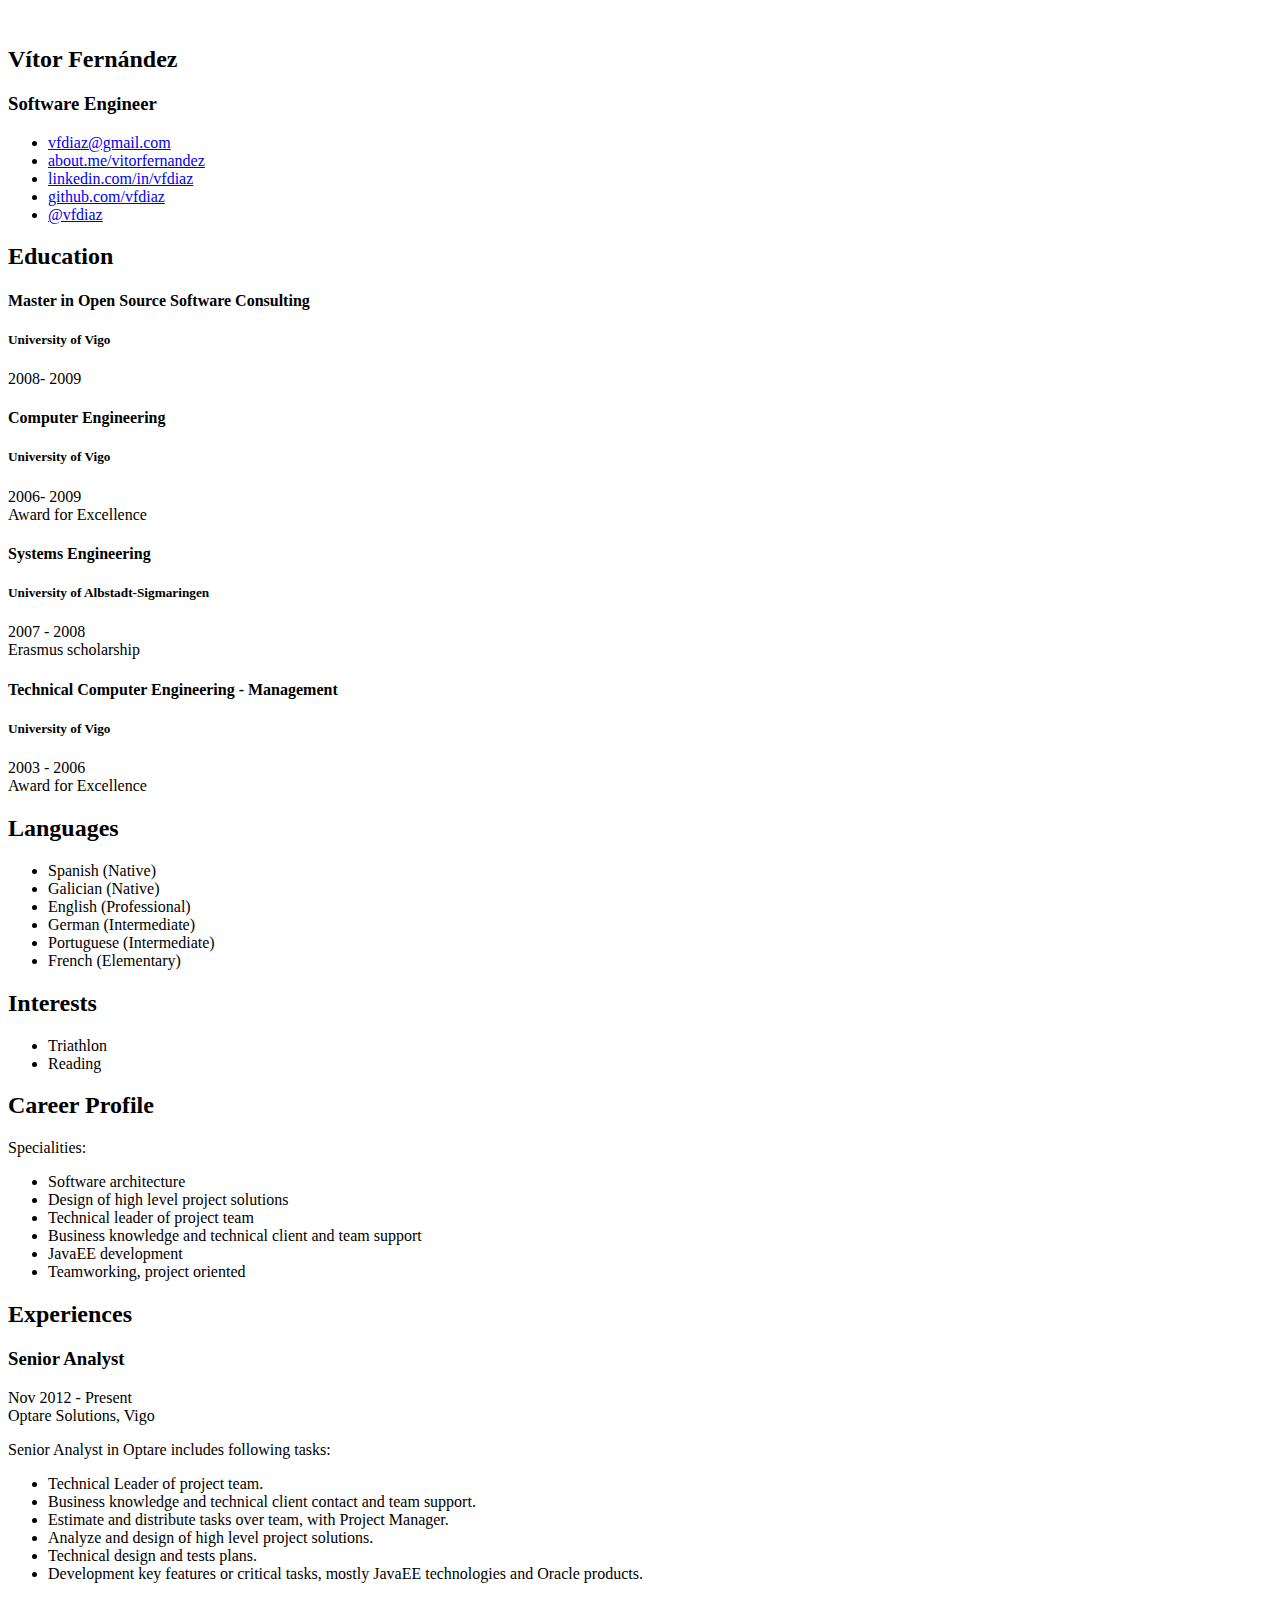
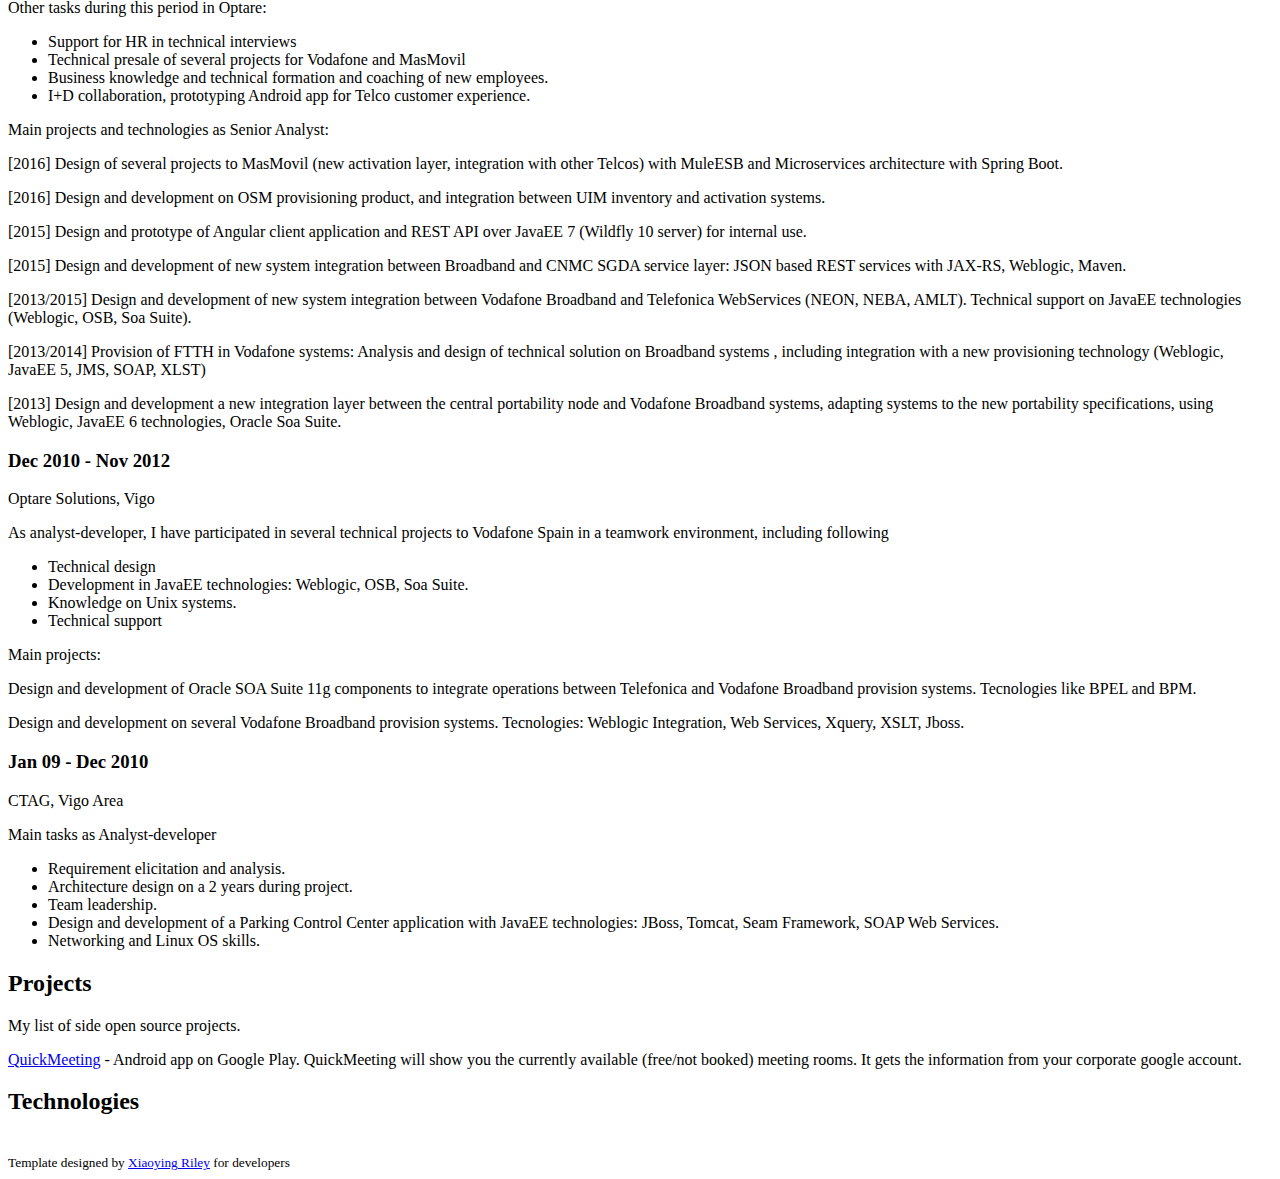
==== index.html @ 2aacf029 "change title" ====
<!DOCTYPE html>
<!--[if IE 8]> <html lang="en" class="ie8"> <![endif]-->
<!--[if IE 9]> <html lang="en" class="ie9"> <![endif]-->
<!--[if !IE]><!--> <html lang="en"> <!--<![endif]-->
<head>
    <title>CV - Vitor Fernandez</title>
    <!-- Meta -->
    <meta charset="utf-8">
    <meta http-equiv="X-UA-Compatible" content="IE=edge">
    <meta name="viewport" content="width=device-width, initial-scale=1.0">
    <meta name="description" content="Responsive HTML5 Resume/CV Template for Developers">
    <meta name="author" content="Xiaoying Riley at 3rd Wave Media">
    <link href='https://fonts.googleapis.com/css?family=Roboto:400,500,400italic,300italic,300,500italic,700,700italic,900,900italic' rel='stylesheet' type='text/css'>
    <!-- Global CSS -->
    <link rel="stylesheet" href="assets/plugins/bootstrap/css/bootstrap.min.css">
    <!-- Plugins CSS -->
    <link rel="stylesheet" href="assets/plugins/font-awesome/css/font-awesome.css">

    <!-- Theme CSS -->
    <link id="theme-style" rel="stylesheet" href="assets/css/styles.css">
    <!-- HTML5 shim and Respond.js for IE8 support of HTML5 elements and media queries -->
    <!--[if lt IE 9]>
      <script src="https://oss.maxcdn.com/html5shiv/3.7.2/html5shiv.min.js"></script>
      <script src="https://oss.maxcdn.com/respond/1.4.2/respond.min.js"></script>
    <![endif]-->
</head>

<body>
    <div class="wrapper">
        <div class="sidebar-wrapper">
            <div class="profile-container">
                <img class="profile" src="assets/images/profile.png" alt="" />
                <h2 class="name">Vítor Fernández</h2>
                <h3 class="tagline">Software Engineer</h3>
            </div><!--//profile-container-->

            <div class="contact-container container-block">
                <ul class="list-unstyled contact-list">
                    <li class="email"><i class="fa fa-envelope"></i><a href="mailto: vfdiaz@gmail.com">vfdiaz@gmail.com</a></li>
                    <li class="website"><i class="fa fa-globe"></i><a href="http://about.me/vitorfernandez" target="_blank">about.me/vitorfernandez</a></li>
                    <li class="linkedin"><i class="fa fa-linkedin"></i><a href="https://www.linkedin.com/in/vfdiaz" target="_blank">linkedin.com/in/vfdiaz</a></li>
                    <li class="github"><i class="fa fa-github"></i><a href="https://github.com/vfdiaz" target="_blank">github.com/vfdiaz</a></li>
                    <li class="twitter"><i class="fa fa-twitter"></i><a href="https://twitter.com/3rdwave_themes" target="_blank">@vfdiaz</a></li>
                </ul>
            </div><!--//contact-container-->
            <div class="education-container container-block">
                <h2 class="container-block-title">Education</h2>
                <div class="item">
                    <h4 class="degree">Master in Open Source Software Consulting</h4>
                    <h5 class="meta">University of Vigo</h5>
                    <div class="time">2008- 2009</div>
                </div><!--//item-->
                <div class="item">
                    <h4 class="degree">Computer Engineering</h4>
                    <h5 class="meta">University of Vigo</h5>
                    <div class="time">2006- 2009</div>
                    <span class="lang-desc">Award for Excellence</span>
                </div><!--//item-->
                <div class="item">
                    <h4 class="degree">Systems Engineering</h4>
                    <h5 class="meta">University of Albstadt-Sigmaringen</h5>
                    <div class="time">2007 - 2008</div>
                    <span class="lang-desc">Erasmus scholarship</span>
                </div><!--//item-->
                <div class="item">
                    <h4 class="degree">Technical Computer Engineering - Management</h4>
                    <h5 class="meta">University of Vigo</h5>
                    <div class="time">2003 - 2006</div>
                    <span class="lang-desc">Award for Excellence</span>
                </div><!--//item-->
            </div><!--//education-container-->

            <div class="languages-container container-block">
                <h2 class="container-block-title">Languages</h2>
                <ul class="list-unstyled interests-list">
                    <li>Spanish <span class="lang-desc">(Native)</span></li>
                    <li>Galician <span class="lang-desc">(Native)</span></li>
                    <li>English <span class="lang-desc">(Professional)</span></li>
                    <li>German <span class="lang-desc">(Intermediate)</span></li>
                    <li>Portuguese <span class="lang-desc">(Intermediate)</span></li>
                    <li>French <span class="lang-desc">(Elementary)</span></li>
                </ul>
            </div><!--//interests-->

            <div class="interests-container container-block">
                <h2 class="container-block-title">Interests</h2>
                <ul class="list-unstyled interests-list">
                    <li>Triathlon</li>
                    <li>Reading</li>
                </ul>
            </div><!--//interests-->

        </div><!--//sidebar-wrapper-->

        <div class="main-wrapper">

            <section class="section summary-section">
                <h2 class="section-title"><i class="fa fa-user"></i>Career Profile</h2>
                <div class="summary">
                    Specialities:
                    <ul>
                    <li>Software architecture</li>
                    <li>Design of high level project solutions</li>
                    <li>Technical leader of project team</li>
                    <li>Business knowledge and technical client and team support</li>
                    <li>JavaEE development</li>
                    <li>Teamworking, project oriented</li>
                </ul>
                </div><!--//summary-->
            </section><!--//section-->

            <section class="section experiences-section">
                <h2 class="section-title"><i class="fa fa-briefcase"></i>Experiences</h2>

                <div class="item">
                    <div class="meta">
                        <div class="upper-row">
                            <h3 class="job-title">Senior Analyst</h3>
                            <div class="time">Nov 2012 - Present</div>
                        </div><!--//upper-row-->
                        <div class="company">Optare Solutions, Vigo</div>
                    </div><!--//meta-->
                    <div class="details">
                        <p>Senior Analyst in Optare includes following tasks:
                        <ul>
                            <li>Technical Leader of project team.</li>
                            <li>Business knowledge and technical client contact and team support.</li>
                            <li>Estimate and distribute tasks over team, with Project Manager.</li>
                            <li>Analyze and design of high level project solutions.</li>
                            <li>Technical design and tests plans.</li>
                            <li>Development key features or critical tasks, mostly JavaEE technologies and Oracle products.</li>
                        </ul>
                        Other tasks during this period in Optare:
                        <ul>
                            <li>Support for HR in technical interviews</li>
                            <li>Technical presale of several projects for Vodafone and MasMovil</li>
                            <li>Business knowledge and technical formation and coaching of new employees.</li>
                            <li>I+D collaboration, prototyping Android app for Telco customer experience.</li>
                        </ul>
                        </p>
                        <p>Main projects and technologies as Senior Analyst:</p>
                        <p>[2016] Design of several projects to MasMovil (new activation layer, integration with other Telcos) with MuleESB and Microservices architecture with Spring Boot.</p>
                        <p>[2016] Design and development on OSM provisioning product, and integration between UIM inventory and activation systems.</p>
                        <p>[2015] Design and prototype of Angular client application and REST API over JavaEE 7 (Wildfly 10 server) for internal use.</p>
                        <p>[2015] Design and development of new system integration between Broadband and CNMC SGDA service layer: JSON based REST services with JAX-RS, Weblogic, Maven.</p>
                        <p>[2013/2015] Design and development of new system integration between Vodafone Broadband and Telefonica WebServices (NEON, NEBA, AMLT). Technical support on JavaEE technologies (Weblogic, OSB, Soa Suite).</p>
                        <p>[2013/2014] Provision of FTTH in Vodafone systems: Analysis and design of technical solution on Broadband systems , including integration with a new provisioning technology (Weblogic, JavaEE 5, JMS, SOAP, XLST)</p>
                        <p>[2013] Design and development a new integration layer between the central portability node and Vodafone Broadband systems, adapting systems to the  new portability specifications, using Weblogic, JavaEE 6 technologies, Oracle Soa Suite.</p>
                    </div><!--//details-->
                </div><!--//item-->

                <div class="item">
                    <div class="meta">
                        <div class="upper-row">
                            <h3 class="job-title"Analyst-developer</h3>
                            <div class="time">Dec 2010 - Nov 2012</div>
                        </div><!--//upper-row-->
                        <div class="company">Optare Solutions, Vigo</div>
                    </div><!--//meta-->
                    <div class="details">
                        <p>As analyst-developer, I have participated in several technical projects to Vodafone Spain in a teamwork environment, including following
                        <ul>
                            <li>Technical design</li>
                            <li>Development in JavaEE technologies: Weblogic, OSB, Soa Suite.</li>
                            <li>Knowledge on Unix systems.</li>
                            <li>Technical support</li>
                        </ul>
                        </p>
                        <p>Main projects:</p>
                        <p>Design and development of Oracle SOA Suite 11g components to integrate operations between  Telefonica and Vodafone Broadband provision systems. Tecnologies like BPEL and BPM.</p>
                        <p>Design and development on several Vodafone Broadband provision systems. Tecnologies: Weblogic Integration, Web Services, Xquery, XSLT, Jboss.</p>
                    </div><!--//details-->
                </div><!--//item-->

                <div class="item">
                    <div class="meta">
                        <div class="upper-row">
                            <h3 class="job-title"Analyst-developer</h3>
                            <div class="time">Jan 09 - Dec 2010</div>
                        </div><!--//upper-row-->
                        <div class="company">CTAG, Vigo Area</div>
                    </div><!--//meta-->
                    <div class="details">
                        <p><p>Main tasks as Analyst-developer
                        <ul>
                            <li>Requirement elicitation and analysis.</li>
                            <li>Architecture design on a 2 years during project.</li>
                            <li>Team leadership.</li>
                            <li>Design and development of a Parking Control Center application with JavaEE technologies: JBoss, Tomcat, Seam Framework, SOAP Web Services.</li>
                            <li>Networking and Linux OS skills.</li>
                        </ul></p>
                    </div><!--//details-->
                </div><!--//item-->

            </section><!--//section-->

            <section class="section projects-section">
                <h2 class="section-title"><i class="fa fa-archive"></i>Projects</h2>
                <div class="intro">
                    <p>My list of side open source projects.</p>
                </div><!--//intro-->
                <div class="item">
                    <span class="project-title"><a href="https://github.com/quickmeeting/chalendarviewer" target="_blank">QuickMeeting</a></span> -
                    <span class="project-tagline">Android app on Google Play. QuickMeeting will show you the currently available (free/not booked) meeting rooms. It gets the information from your corporate google account.</span>
                </div><!--//item-->
            </section><!--//section-->

            <section class="skills-section section">
                <h2 class="section-title"><i class="fa fa-rocket"></i>Technologies</h2>
                <img class="profile" src="assets/images/technologies.png" alt="" />
            </section><!--//skills-section-->

        </div><!--//main-body-->
    </div>

    <footer class="footer">
        <div class="text-center">
                <!--/* This template is released under the Creative Commons Attribution 3.0 License. Please keep the attribution link below when using for your own project. Thank you for your support. :) If you'd like to use the template without the attribution, you can check out other license options via our website: themes.3rdwavemedia.com */-->
                <small class="copyright">Template designed by <a href="http://themes.3rdwavemedia.com" target="_blank">Xiaoying Riley</a> for developers</small>
        </div><!--//container-->
    </footer><!--//footer-->

    <!-- Javascript -->
    <script type="text/javascript" src="assets/plugins/jquery-1.11.3.min.js"></script>
    <script type="text/javascript" src="assets/plugins/bootstrap/js/bootstrap.min.js"></script>
    <!-- custom js -->
    <script type="text/javascript" src="assets/js/main.js"></script>
</body>
</html>
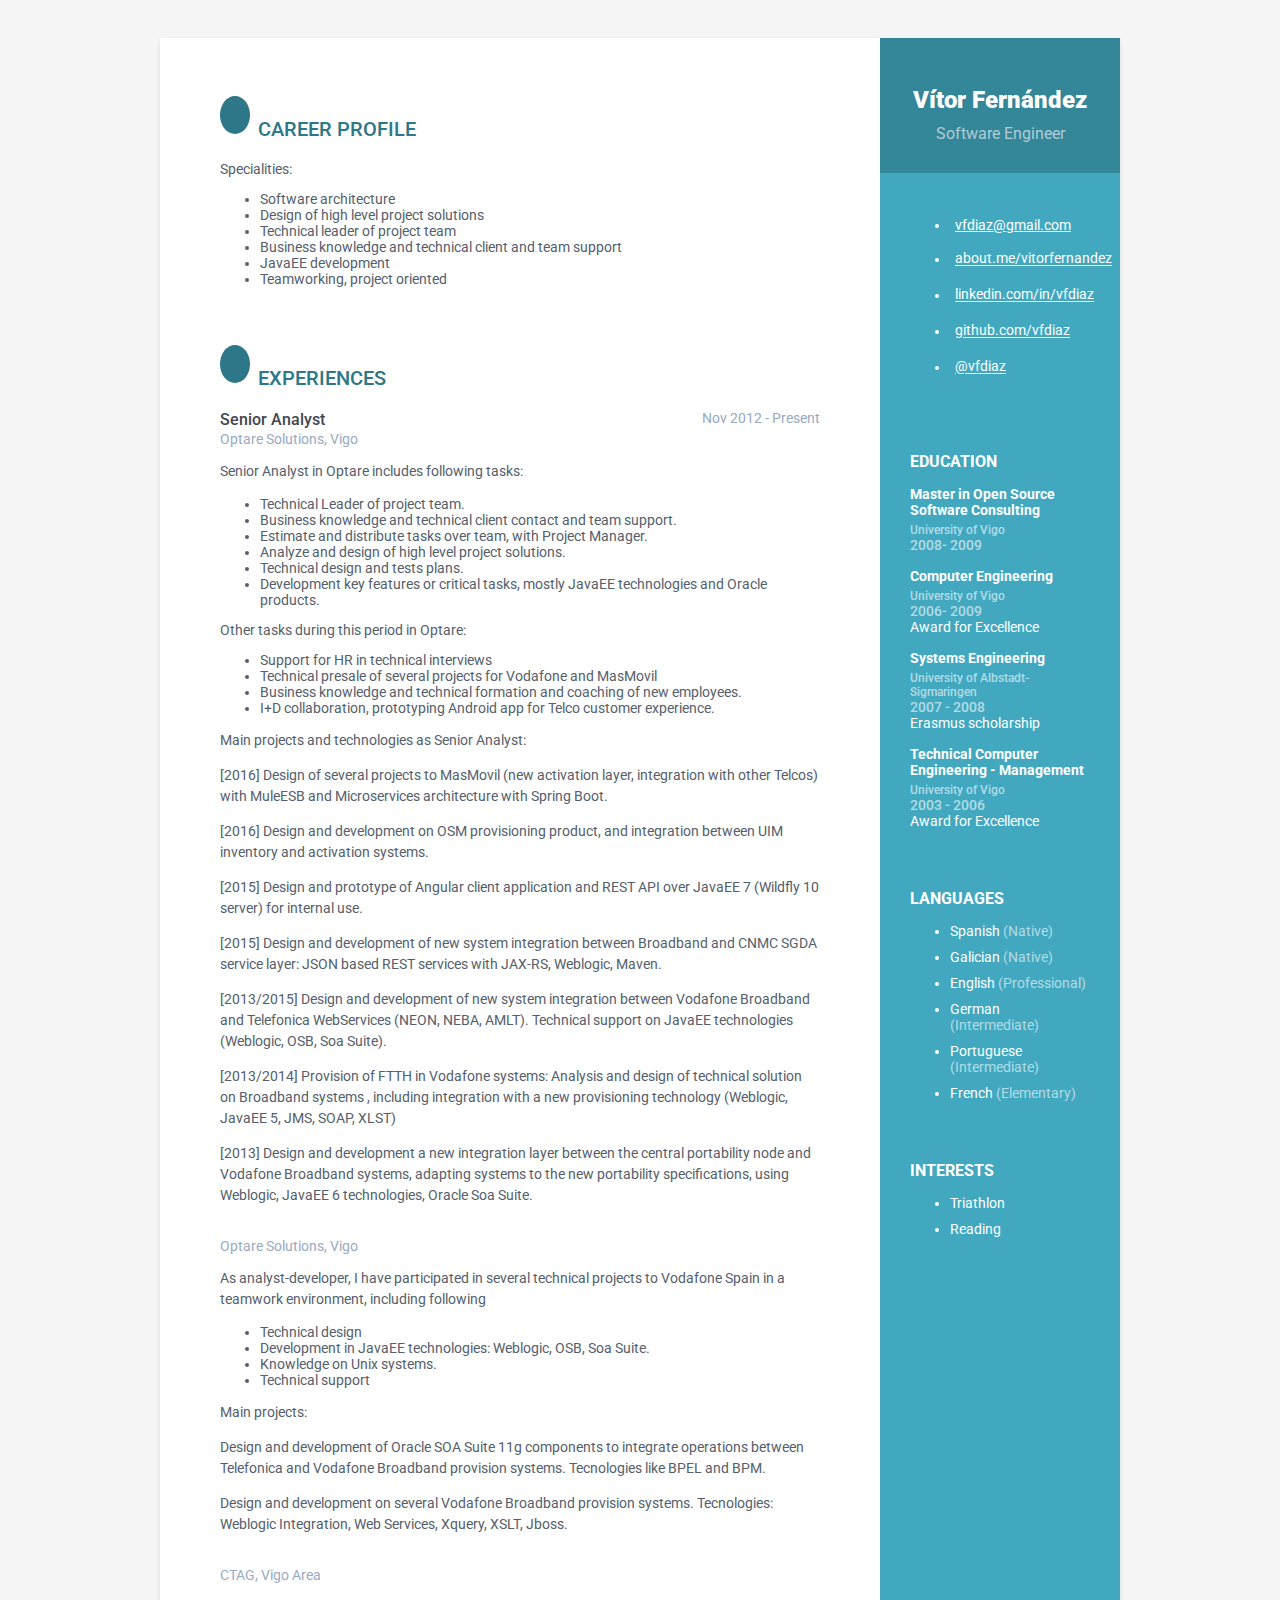
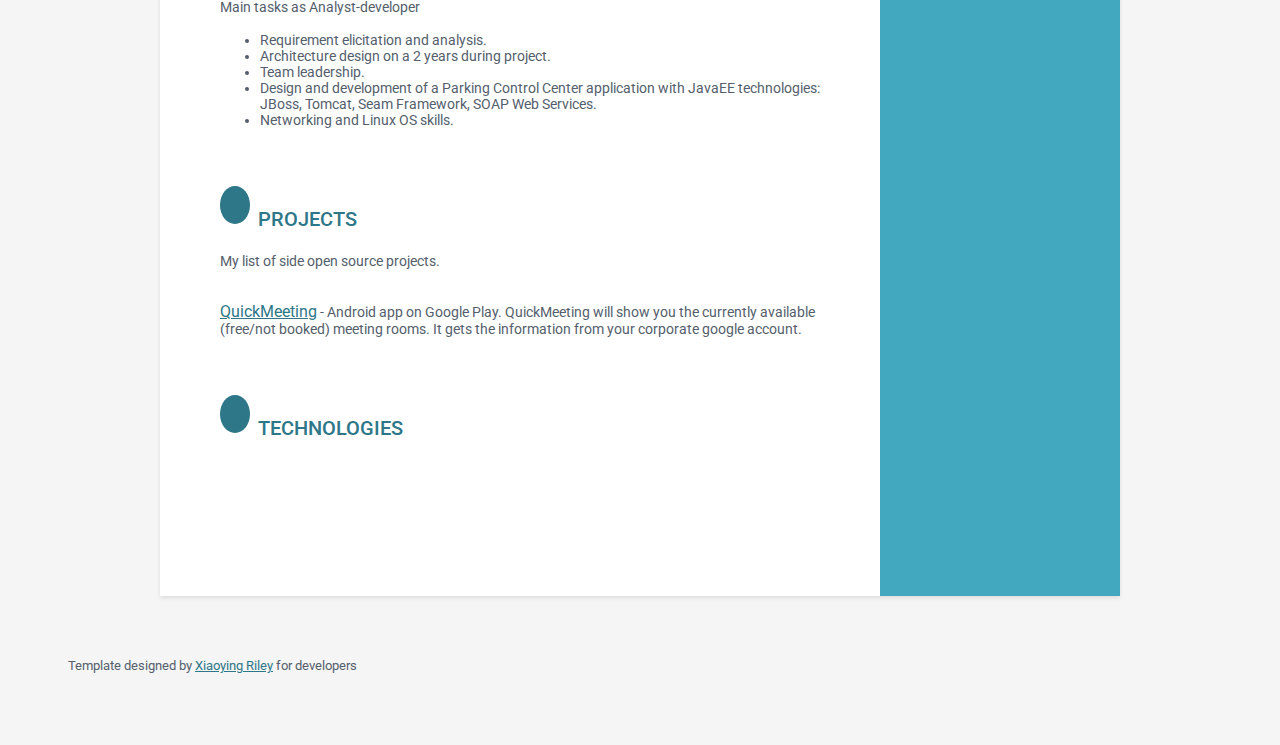
==== commit 8cd48edb: "responsive img" ====
--- a/index.html
+++ b/index.html
@@ -8,8 +8,8 @@
     <meta charset="utf-8">
     <meta http-equiv="X-UA-Compatible" content="IE=edge">
     <meta name="viewport" content="width=device-width, initial-scale=1.0">
-    <meta name="description" content="Responsive HTML5 Resume/CV Template for Developers">
-    <meta name="author" content="Xiaoying Riley at 3rd Wave Media">
+    <meta name="description" content="CV - Vitor Fernandez">
+    <meta name="author" content="Vitor Fernandez">
     <link href='https://fonts.googleapis.com/css?family=Roboto:400,500,400italic,300italic,300,500italic,700,700italic,900,900italic' rel='stylesheet' type='text/css'>
     <!-- Global CSS -->
     <link rel="stylesheet" href="assets/plugins/bootstrap/css/bootstrap.min.css">
--- a/assets/css/styles.css
+++ b/assets/css/styles.css
@@ -0,0 +1,302 @@
+/*
+ * Template Name: Orbit - Responsive Resume/CV Template for Developers
+ * Version: 1.0
+ * Author: Xiaoying Riley
+ * Twitter: @3rdwave_themes
+ * License: Creative Commons Attribution 3.0 License
+ * Website: http://themes.3rdwavemedia.com/
+*/
+/* styles.css */
+/* ======= Base ======= */
+body {
+  font-family: 'Roboto', sans-serif;
+  color: #545E6C;
+  background: #f5f5f5;
+  font-size: 14px;
+  padding: 30px;
+  -webkit-font-smoothing: antialiased;
+  -moz-osx-font-smoothing: grayscale;
+}
+h1,
+h2,
+h3,
+h4,
+h5,
+h6 {
+  font-weight: 700;
+}
+a {
+  color: #2d7788;
+  -webkit-transition: all 0.4s ease-in-out;
+  -moz-transition: all 0.4s ease-in-out;
+  -ms-transition: all 0.4s ease-in-out;
+  -o-transition: all 0.4s ease-in-out;
+}
+a:hover {
+  text-decoration: underline;
+  color: #1a454f;
+}
+a:focus {
+  text-decoration: none;
+}
+p {
+  line-height: 1.5;
+}
+.wrapper {
+  background: #42A8C0;
+  max-width: 960px;
+  margin: 0 auto;
+  position: relative;
+  -webkit-box-shadow: 0px 2px 4px rgba(0, 0, 0, 0.1);
+  -moz-box-shadow: 0px 2px 4px rgba(0, 0, 0, 0.1);
+  box-shadow: 0px 2px 4px rgba(0, 0, 0, 0.1);
+}
+.sidebar-wrapper {
+  background: #42A8C0;
+  position: absolute;
+  right: 0;
+  width: 240px;
+  height: 100%;
+  min-height: 800px;
+  color: #fff;
+}
+.sidebar-wrapper a {
+  color: #fff;
+}
+.sidebar-wrapper .profile-container {
+  padding: 30px;
+  background: rgba(0, 0, 0, 0.2);
+  text-align: center;
+  color: #fff;
+}
+.sidebar-wrapper .name {
+  font-size: 24px;
+  font-weight: 900;
+  margin-top: 0;
+  margin-bottom: 10px;
+}
+.sidebar-wrapper .tagline {
+  color: rgba(255, 255, 255, 0.6);
+  font-size: 16px;
+  font-weight: 400;
+  margin-top: 0;
+  margin-bottom: 0;
+}
+.sidebar-wrapper .profile {
+  margin-bottom: 15px;
+}
+.sidebar-wrapper .contact-list .fa {
+  margin-right: 5px;
+  font-size: 18px;
+  vertical-align: middle;
+}
+.sidebar-wrapper .contact-list li {
+  margin-bottom: 15px;
+}
+.sidebar-wrapper .contact-list li:last-child {
+  margin-bottom: 0;
+}
+.sidebar-wrapper .contact-list .email .fa {
+  font-size: 14px;
+}
+.sidebar-wrapper .container-block {
+  padding: 30px;
+}
+.sidebar-wrapper .container-block-title {
+  text-transform: uppercase;
+  font-size: 16px;
+  font-weight: 700;
+  margin-top: 0;
+  margin-bottom: 15px;
+}
+.sidebar-wrapper .degree {
+  font-size: 14px;
+  margin-top: 0;
+  margin-bottom: 5px;
+}
+.sidebar-wrapper .education-container .item {
+  margin-bottom: 15px;
+}
+.sidebar-wrapper .education-container .item:last-child {
+  margin-bottom: 0;
+}
+.sidebar-wrapper .education-container .meta {
+  color: rgba(255, 255, 255, 0.6);
+  font-weight: 500;
+  margin-bottom: 0px;
+  margin-top: 0;
+}
+.sidebar-wrapper .education-container .time {
+  color: rgba(255, 255, 255, 0.6);
+  font-weight: 500;
+  margin-bottom: 0px;
+}
+.sidebar-wrapper .languages-container .lang-desc {
+  color: rgba(255, 255, 255, 0.6);
+}
+.sidebar-wrapper .languages-list {
+  margin-bottom: 0;
+}
+.sidebar-wrapper .languages-list li {
+  margin-bottom: 10px;
+}
+.sidebar-wrapper .languages-list li:last-child {
+  margin-bottom: 0;
+}
+.sidebar-wrapper .interests-list {
+  margin-bottom: 0;
+}
+.sidebar-wrapper .interests-list li {
+  margin-bottom: 10px;
+}
+.sidebar-wrapper .interests-list li:last-child {
+  margin-bottom: 0;
+}
+.main-wrapper {
+  background: #fff;
+  padding: 60px;
+  padding-right: 300px;
+}
+.main-wrapper .section-title {
+  text-transform: uppercase;
+  font-size: 20px;
+  font-weight: 500;
+  color: #2d7788;
+  position: relative;
+  margin-top: 0;
+  margin-bottom: 20px;
+}
+.main-wrapper .section-title .fa {
+  width: 30px;
+  height: 30px;
+  margin-right: 8px;
+  display: inline-block;
+  color: #fff;
+  -webkit-border-radius: 50%;
+  -moz-border-radius: 50%;
+  -ms-border-radius: 50%;
+  -o-border-radius: 50%;
+  border-radius: 50%;
+  -moz-background-clip: padding;
+  -webkit-background-clip: padding-box;
+  background-clip: padding-box;
+  background: #2d7788;
+  text-align: center;
+  padding-top: 8px;
+  font-size: 16px;
+  position: relative;
+  top: -2px;
+}
+.main-wrapper .section {
+  margin-bottom: 60px;
+}
+.main-wrapper .experiences-section .item {
+  margin-bottom: 30px;
+}
+.main-wrapper .upper-row {
+  position: relative;
+  overflow: hidden;
+  margin-bottom: 2px;
+}
+.main-wrapper .job-title {
+  color: #3F4650;
+  font-size: 16px;
+  margin-top: 0;
+  margin-bottom: 0;
+  font-weight: 500;
+}
+.main-wrapper .time {
+  position: absolute;
+  right: 0;
+  top: 0;
+  color: #97AAC3;
+}
+.main-wrapper .company {
+  margin-bottom: 10px;
+  color: #97AAC3;
+}
+.main-wrapper .project-title {
+  font-size: 16px;
+  font-weight: 400;
+  margin-top: 0;
+  margin-bottom: 5px;
+}
+.main-wrapper .projects-section .intro {
+  margin-bottom: 30px;
+}
+.main-wrapper .projects-section .item {
+  margin-bottom: 15px;
+}
+.skillset .item {
+  margin-bottom: 15px;
+  overflow: hidden;
+}
+.skillset .level-title {
+  font-size: 14px;
+  margin-top: 0;
+  margin-bottom: 12px;
+}
+.skillset .level-bar {
+  height: 12px;
+  background: #f5f5f5;
+}
+.skillset .level-bar-inner {
+  height: 12px;
+  background: #7bc2d3;
+}
+.footer {
+  padding: 30px;
+  padding-top: 60px;
+}
+.footer .copyright {
+  line-height: 1.6;
+  color: #545E6C;
+  font-size: 13px;
+}
+.footer .fa-heart {
+  color: #fb866a;
+}
+/* Extra small devices (phones, less than 768px) */
+@media (max-width: 767px) {
+  .sidebar-wrapper {
+    position: static;
+    width: inherit;
+  }
+  .main-wrapper {
+    padding: 30px;
+  }
+  .main-wrapper .time {
+    position: static;
+    display: block;
+    margin-top: 5px;
+  }
+  .main-wrapper .upper-row {
+    margin-bottom: 0;
+  }
+}
+/* Small devices (tablets, 768px and up) */
+/* Medium devices (desktops, 992px and up) */
+@media (min-width: 992px) {
+  .skillset .level-title {
+    display: inline-block;
+    float: left;
+    width: 30%;
+    margin-bottom: 0;
+  }
+  .skillset .level-bar {
+    display: inline-block;
+    width: 70%;
+    float: left;
+    position: relative;
+    top: 1px;
+  }
+}
+img {
+    max-width: 100vw;
+    height:auto;
+    width:auto;
+    max-height:100vh;
+}
+
+/* Large devices (large desktops, 1200px and up) */
+/* Ex-Large devices (large desktops, 1200px and up) */
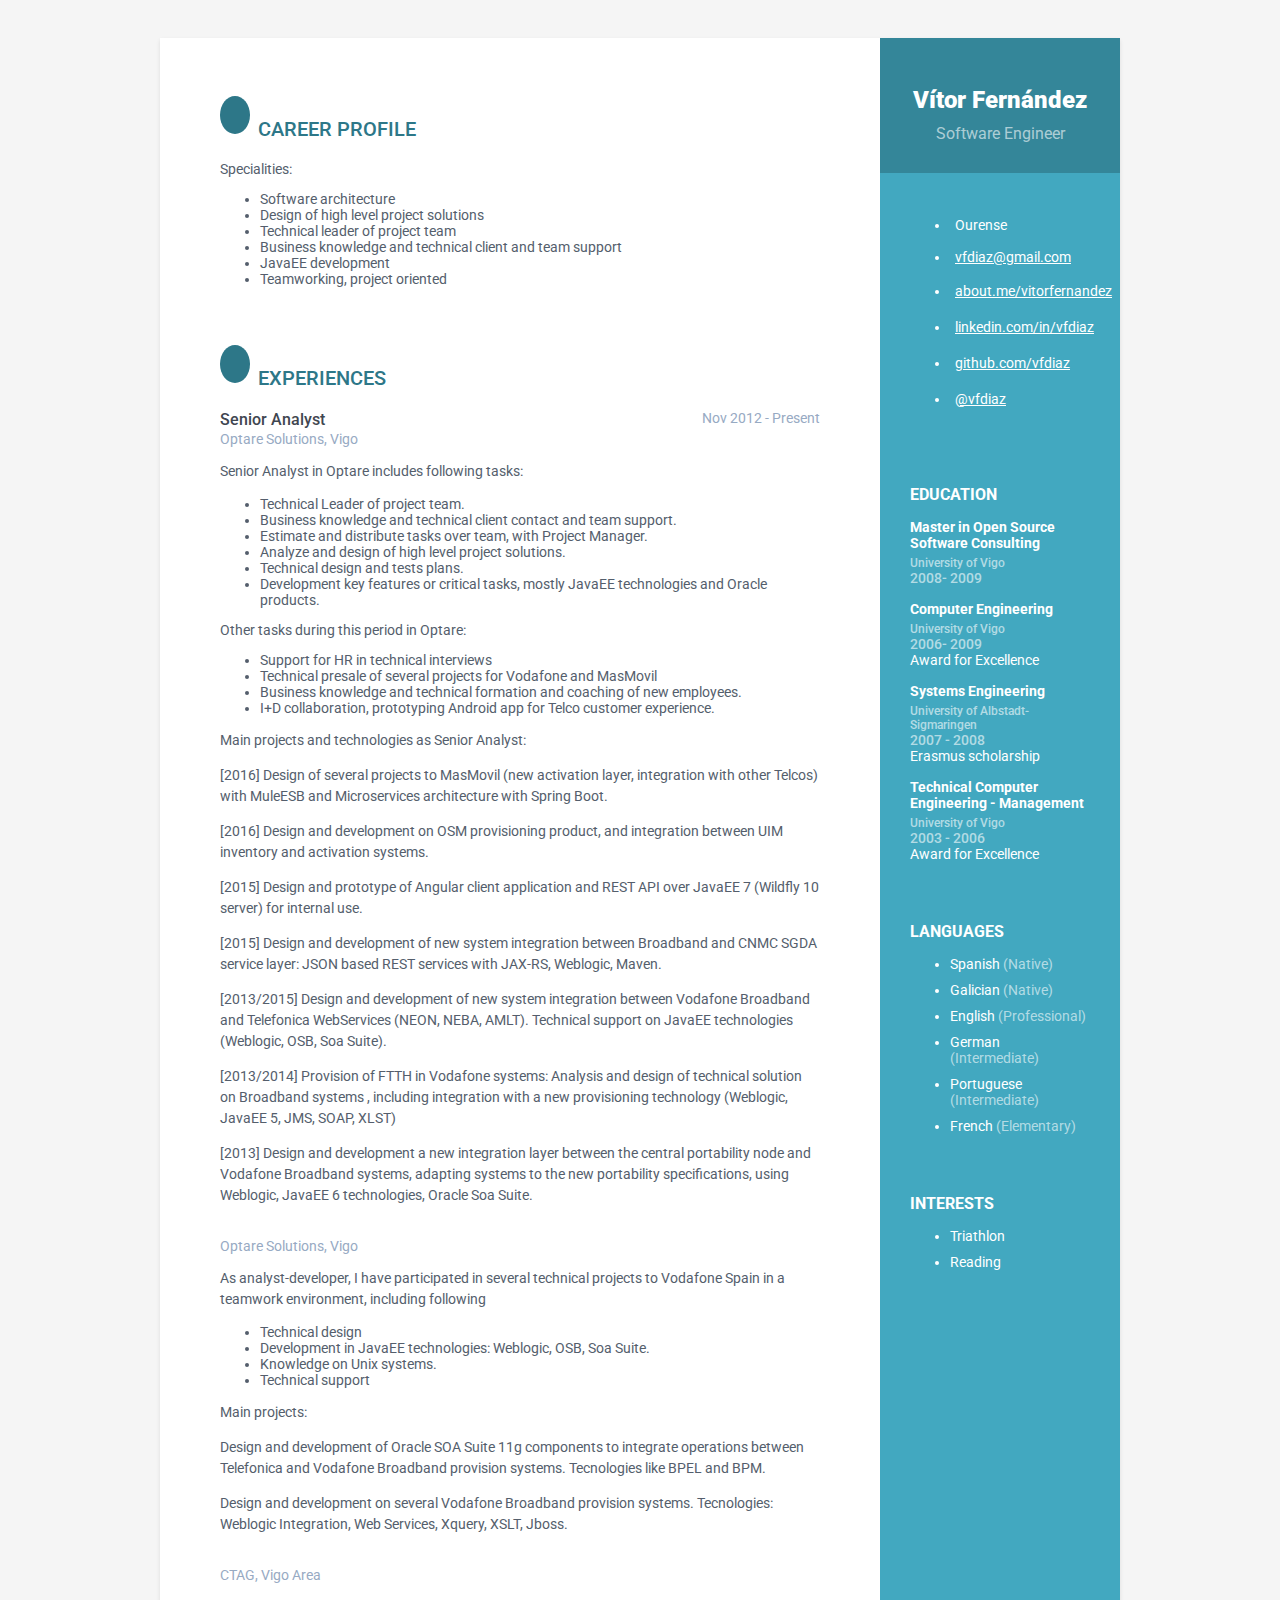
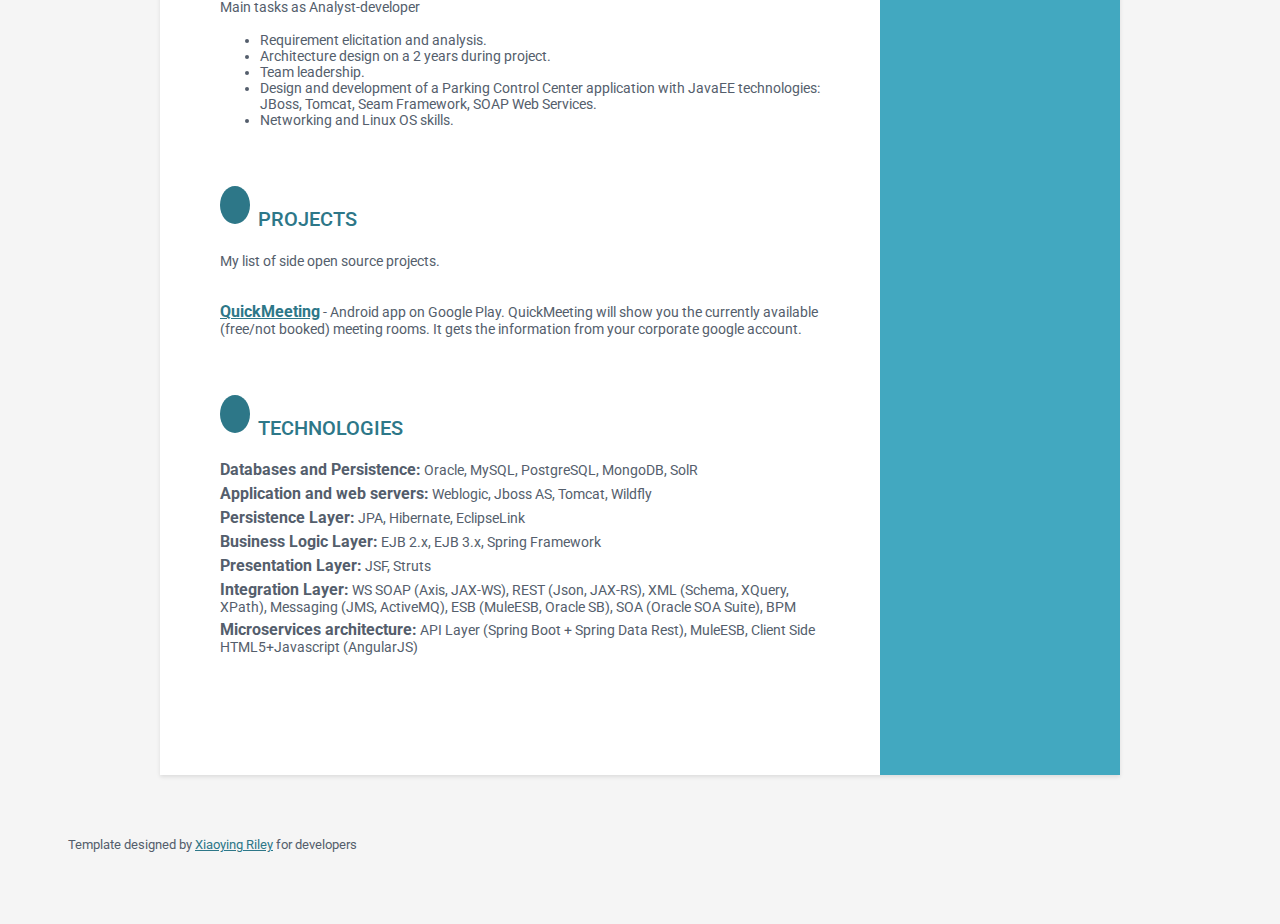
==== commit 54d629bf: "remove image, text technologies" ====
--- a/index.html
+++ b/index.html
@@ -36,6 +36,7 @@
 
             <div class="contact-container container-block">
                 <ul class="list-unstyled contact-list">
+                    <li class="email"><i class="fa fa-home"></i>Ourense</a></li>
                     <li class="email"><i class="fa fa-envelope"></i><a href="mailto: vfdiaz@gmail.com">vfdiaz@gmail.com</a></li>
                     <li class="website"><i class="fa fa-globe"></i><a href="http://about.me/vitorfernandez" target="_blank">about.me/vitorfernandez</a></li>
                     <li class="linkedin"><i class="fa fa-linkedin"></i><a href="https://www.linkedin.com/in/vfdiaz" target="_blank">linkedin.com/in/vfdiaz</a></li>
@@ -207,7 +208,34 @@
 
             <section class="skills-section section">
                 <h2 class="section-title"><i class="fa fa-rocket"></i>Technologies</h2>
-                <img class="profile" src="assets/images/technologies.png" alt="" />
+                <div class="item-sp">
+                    <span class="project-title">Databases and Persistence:</span>
+                    <span class="project-tagline">Oracle, MySQL, PostgreSQL, MongoDB, SolR<span>
+                </div><!--//item-sp-->
+                <div class="item-sp">
+                    <span class="project-title">Application and web servers:</span>
+                    <span class="project-tagline">Weblogic, Jboss AS, Tomcat, Wildfly<span>
+                </div><!--//item-sp-->
+                <div class="item-sp">
+                    <span class="project-title">Persistence Layer:</span>
+                    <span class="project-tagline">JPA, Hibernate, EclipseLink<span>
+                </div><!--//item-sp-->
+                <div class="item-sp">
+                    <span class="project-title">Business Logic Layer:</span>
+                    <span class="project-tagline">EJB 2.x, EJB 3.x, Spring Framework<span>
+                </div><!--//item-sp-->
+                <div class="item-sp">
+                    <span class="project-title">Presentation Layer:</span>
+                    <span class="project-tagline">JSF, Struts<span>
+                </div><!--//item-sp-->
+                <div class="item-sp">
+                    <span class="project-title">Integration Layer:</span>
+                    <span class="project-tagline">WS SOAP (Axis, JAX-WS), REST (Json, JAX-RS), XML (Schema, XQuery, XPath), Messaging (JMS, ActiveMQ), ESB (MuleESB, Oracle SB), SOA (Oracle SOA Suite), BPM<span>
+                </div><!--//item-sp-->
+                <div class="item-sp">
+                    <span class="project-title">Microservices architecture:</span>
+                    <span class="project-tagline">API Layer (Spring Boot + Spring Data Rest), MuleESB, Client Side HTML5+Javascript (AngularJS)<span>
+                </div><!--//item-sp-->
             </section><!--//skills-section-->
 
         </div><!--//main-body-->
--- a/assets/css/styles.css
+++ b/assets/css/styles.css
@@ -220,6 +220,7 @@
   font-weight: 400;
   margin-top: 0;
   margin-bottom: 5px;
+  font-weight: bold;
 }
 .main-wrapper .projects-section .intro {
   margin-bottom: 30px;
@@ -298,5 +299,9 @@
     max-height:100vh;
 }
 
+.item-sp {
+    margin-bottom: 5px;
+}
+
 /* Large devices (large desktops, 1200px and up) */
 /* Ex-Large devices (large desktops, 1200px and up) */
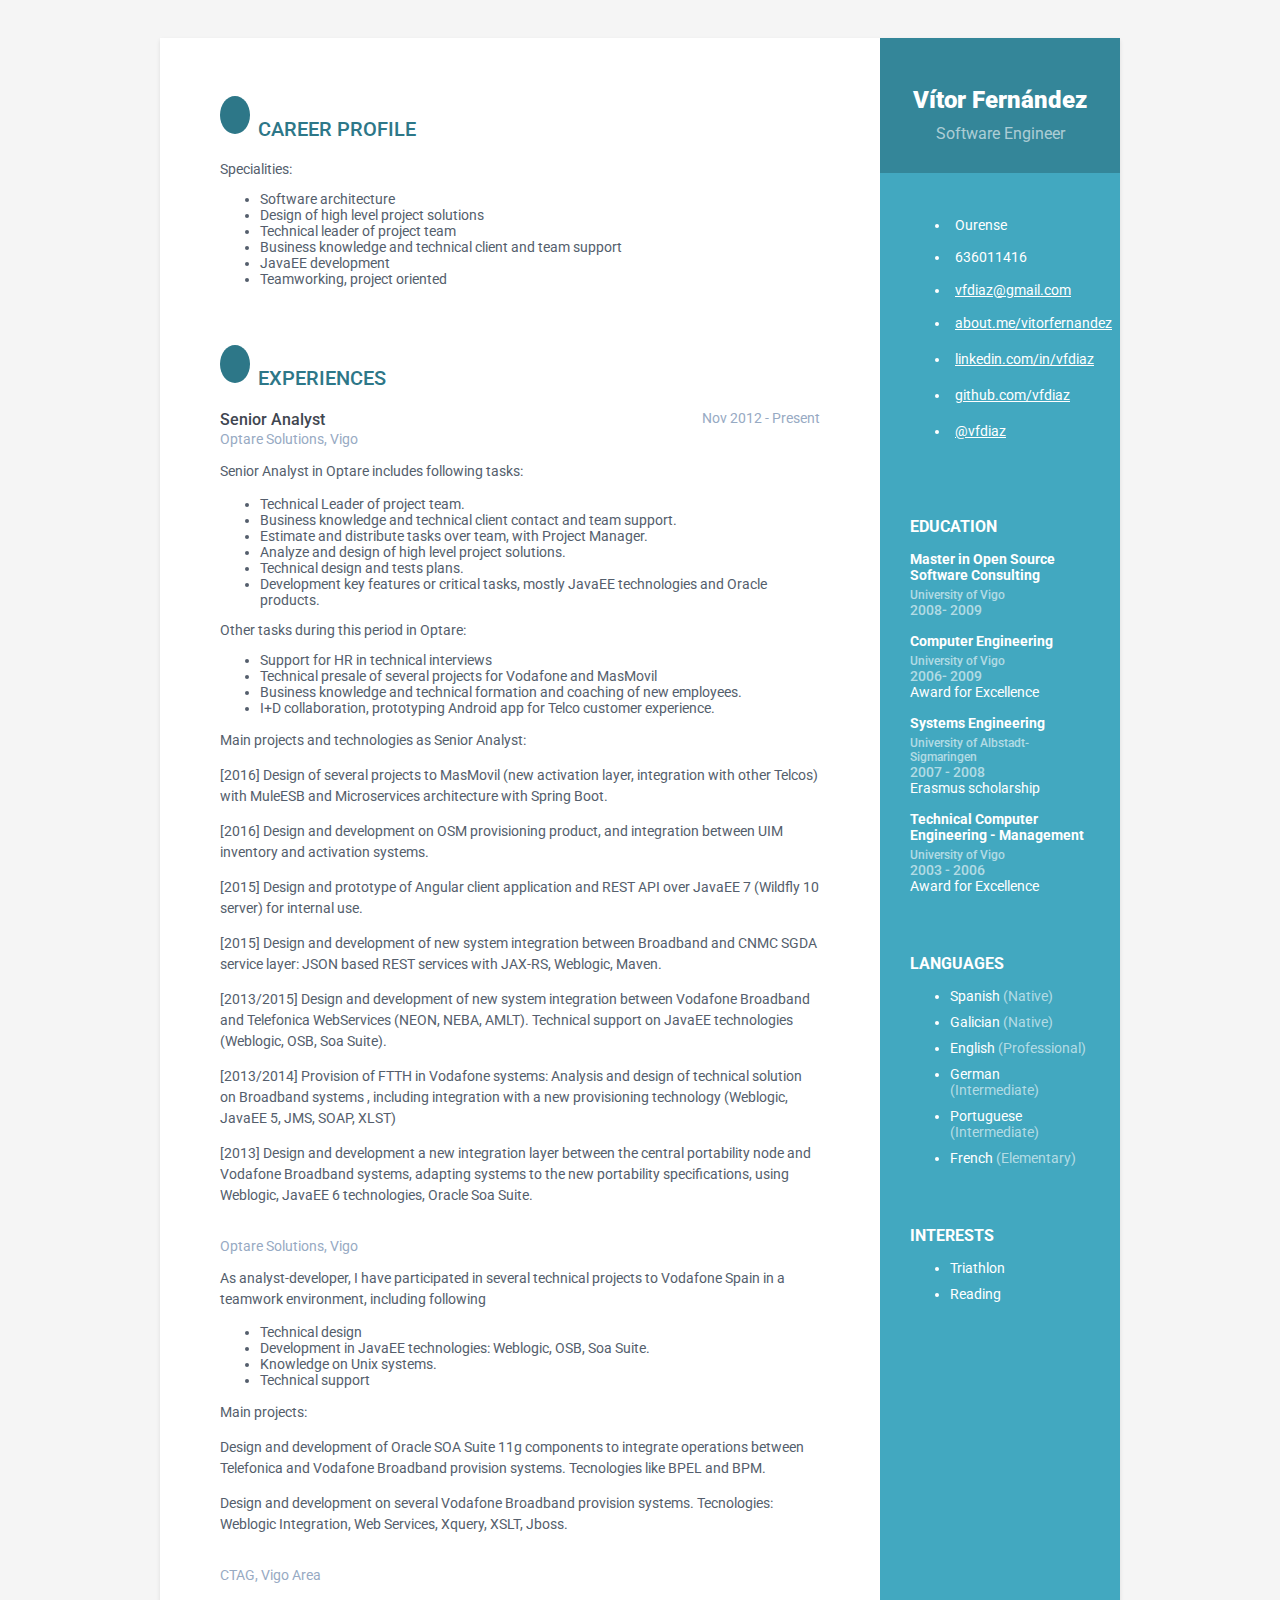
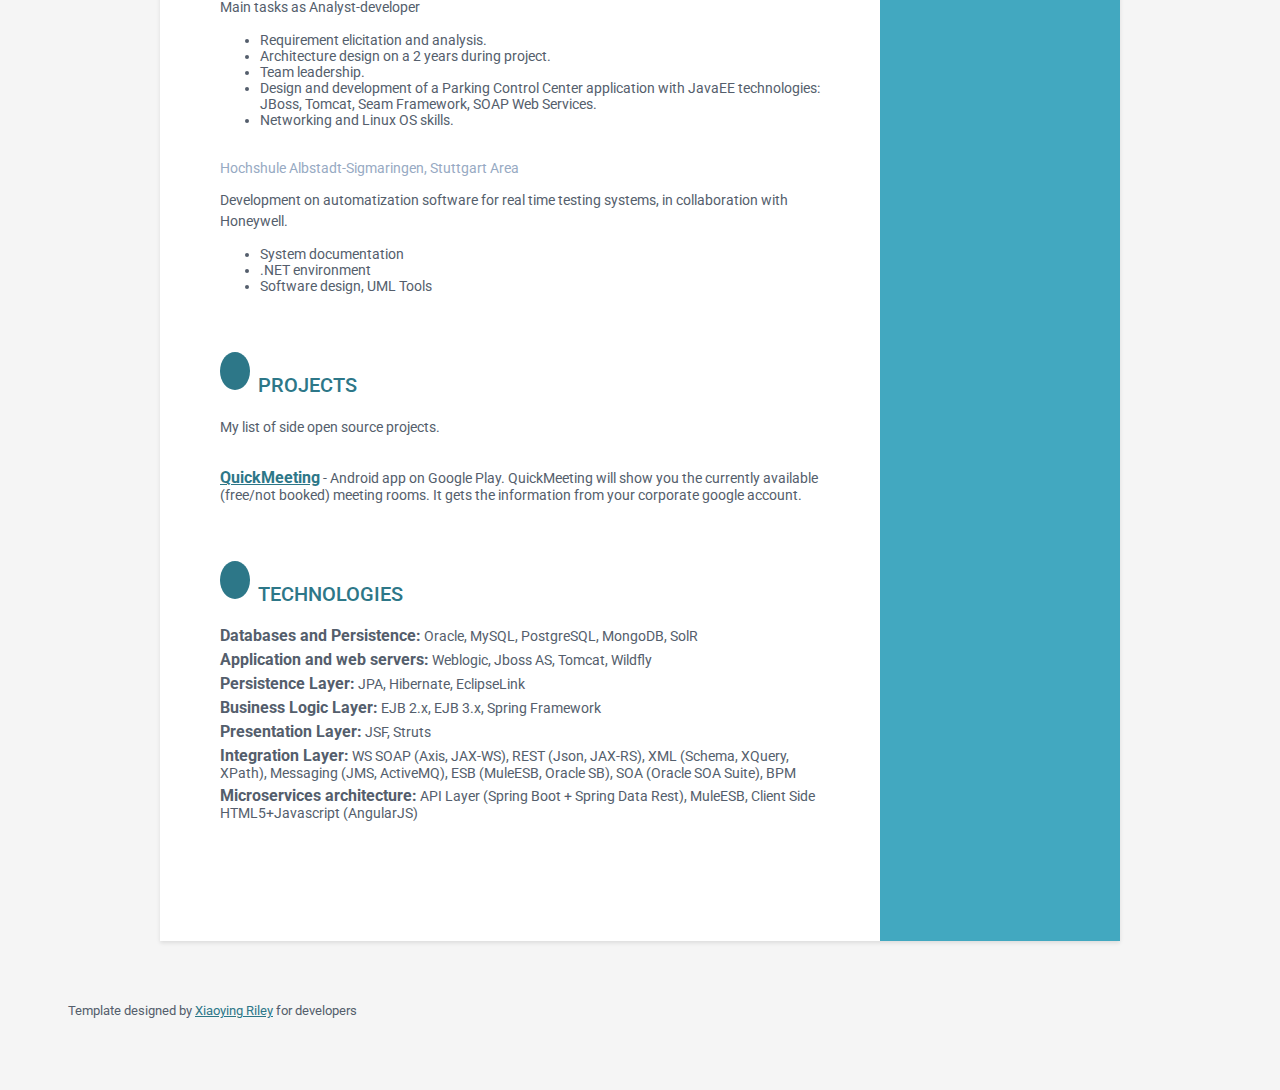
==== commit 4f8e99ac: "add phone and albstadt experience" ====
--- a/index.html
+++ b/index.html
@@ -37,6 +37,7 @@
             <div class="contact-container container-block">
                 <ul class="list-unstyled contact-list">
                     <li class="email"><i class="fa fa-home"></i>Ourense</a></li>
+                    <li class="email"><i class="fa fa-phone"></i>636011416</a></li>
                     <li class="email"><i class="fa fa-envelope"></i><a href="mailto: vfdiaz@gmail.com">vfdiaz@gmail.com</a></li>
                     <li class="website"><i class="fa fa-globe"></i><a href="http://about.me/vitorfernandez" target="_blank">about.me/vitorfernandez</a></li>
                     <li class="linkedin"><i class="fa fa-linkedin"></i><a href="https://www.linkedin.com/in/vfdiaz" target="_blank">linkedin.com/in/vfdiaz</a></li>
@@ -193,6 +194,24 @@
                     </div><!--//details-->
                 </div><!--//item-->
 
+                <div class="item">
+                    <div class="meta">
+                        <div class="upper-row">
+                            <h3 class="job-title"Student Hilfskraft</h3>
+                            <div class="time">Jan 08 - Aug 2008</div>
+                        </div><!--//upper-row-->
+                        <div class="company">Hochshule Albstadt-Sigmaringen, Stuttgart Area</div>
+                    </div><!--//meta-->
+                    <div class="details">
+                        <p><p>Development on automatization software for real time testing systems, in collaboration with Honeywell.
+                        <ul>
+                            <li>System documentation</li>
+                            <li>.NET environment</li>
+                            <li>Software design, UML Tools</li>
+                        </ul></p>
+                    </div><!--//details-->
+                </div><!--//item-->
+
             </section><!--//section-->
 
             <section class="section projects-section">
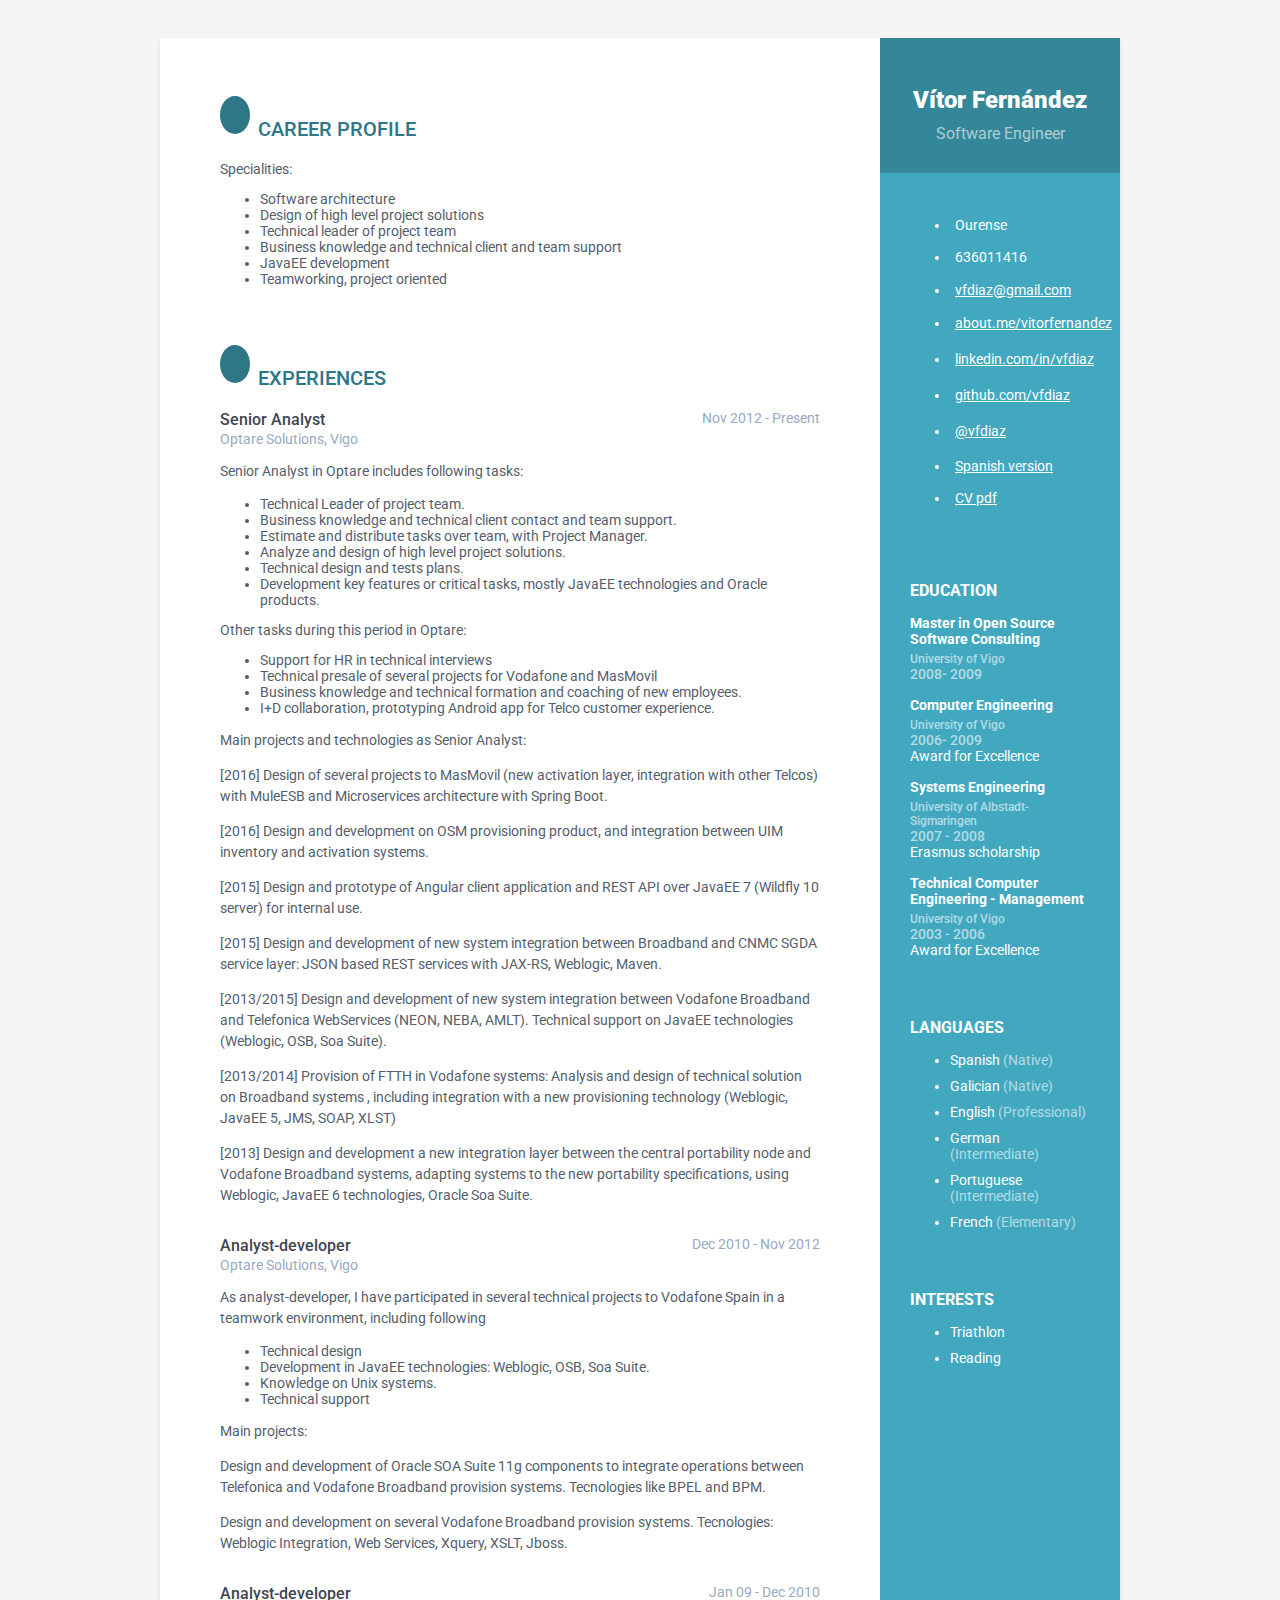
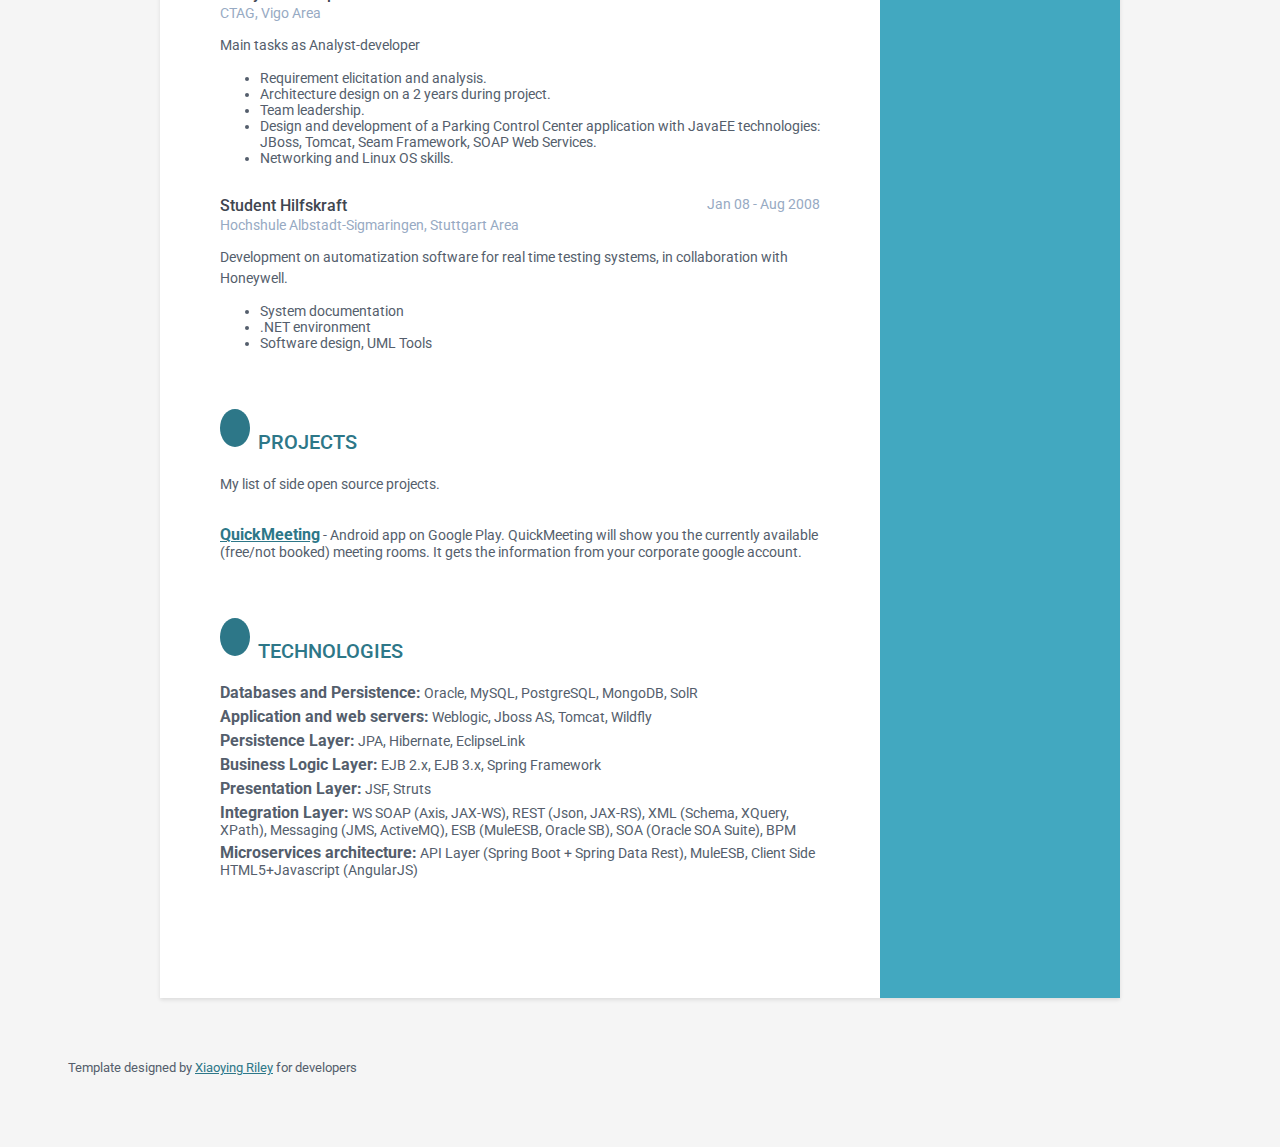
==== commit 998cfec7: "Links between versions and pdf format" ====
--- a/index.html
+++ b/index.html
@@ -42,7 +42,9 @@
                     <li class="website"><i class="fa fa-globe"></i><a href="http://about.me/vitorfernandez" target="_blank">about.me/vitorfernandez</a></li>
                     <li class="linkedin"><i class="fa fa-linkedin"></i><a href="https://www.linkedin.com/in/vfdiaz" target="_blank">linkedin.com/in/vfdiaz</a></li>
                     <li class="github"><i class="fa fa-github"></i><a href="https://github.com/vfdiaz" target="_blank">github.com/vfdiaz</a></li>
-                    <li class="twitter"><i class="fa fa-twitter"></i><a href="https://twitter.com/3rdwave_themes" target="_blank">@vfdiaz</a></li>
+                    <li class="twitter"><i class="fa fa-twitter"></i><a href="https://twitter.com/vfdiaz" target="_blank">@vfdiaz</a></li>
+                    <li class="email"><i class="fa fa-flag-o"></i><a href="index_es.html">Spanish version</a></li>
+                    <li class="email"><i class="fa fa-file-pdf-o"></i><a href="resume_en.pdf">CV pdf</a></li>
                 </ul>
             </div><!--//contact-container-->
             <div class="education-container container-block">
@@ -154,7 +156,7 @@
                 <div class="item">
                     <div class="meta">
                         <div class="upper-row">
-                            <h3 class="job-title"Analyst-developer</h3>
+                            <h3 class="job-title">Analyst-developer</h3>
                             <div class="time">Dec 2010 - Nov 2012</div>
                         </div><!--//upper-row-->
                         <div class="company">Optare Solutions, Vigo</div>
@@ -177,7 +179,7 @@
                 <div class="item">
                     <div class="meta">
                         <div class="upper-row">
-                            <h3 class="job-title"Analyst-developer</h3>
+                            <h3 class="job-title">Analyst-developer</h3>
                             <div class="time">Jan 09 - Dec 2010</div>
                         </div><!--//upper-row-->
                         <div class="company">CTAG, Vigo Area</div>
@@ -197,7 +199,7 @@
                 <div class="item">
                     <div class="meta">
                         <div class="upper-row">
-                            <h3 class="job-title"Student Hilfskraft</h3>
+                            <h3 class="job-title">Student Hilfskraft</h3>
                             <div class="time">Jan 08 - Aug 2008</div>
                         </div><!--//upper-row-->
                         <div class="company">Hochshule Albstadt-Sigmaringen, Stuttgart Area</div>
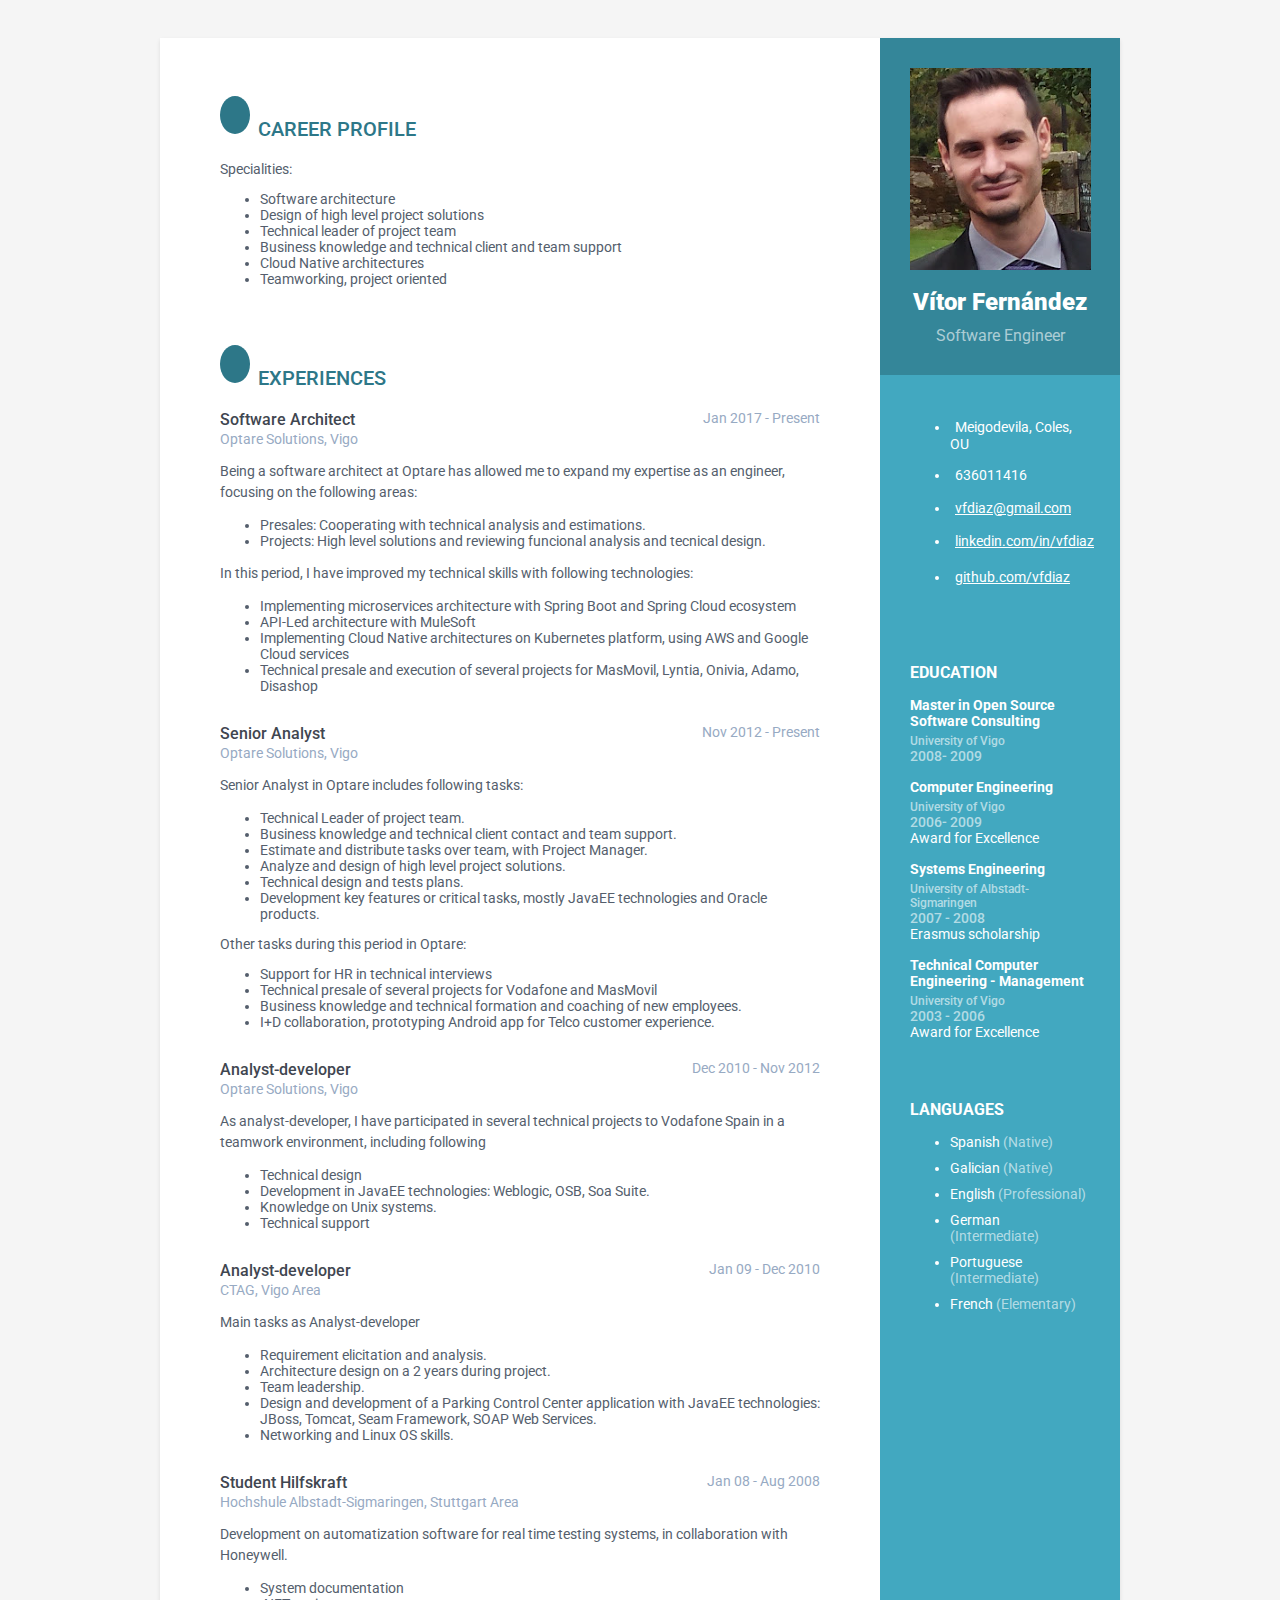
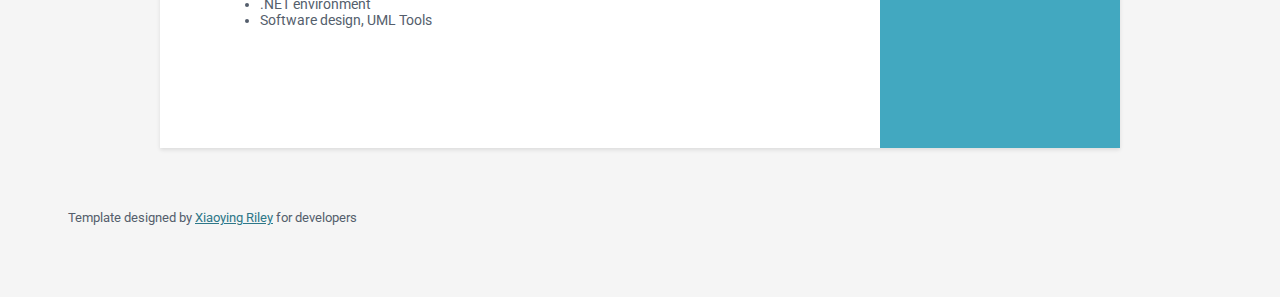
==== commit a6bc198a: "Simple and updated version" ====
--- a/index.html
+++ b/index.html
@@ -36,15 +36,11 @@
 
             <div class="contact-container container-block">
                 <ul class="list-unstyled contact-list">
-                    <li class="email"><i class="fa fa-home"></i>Ourense</a></li>
+                    <li class="email"><i class="fa fa-home"></i>Meigodevila, Coles, OU</a></li>
                     <li class="email"><i class="fa fa-phone"></i>636011416</a></li>
                     <li class="email"><i class="fa fa-envelope"></i><a href="mailto: vfdiaz@gmail.com">vfdiaz@gmail.com</a></li>
-                    <li class="website"><i class="fa fa-globe"></i><a href="http://about.me/vitorfernandez" target="_blank">about.me/vitorfernandez</a></li>
                     <li class="linkedin"><i class="fa fa-linkedin"></i><a href="https://www.linkedin.com/in/vfdiaz" target="_blank">linkedin.com/in/vfdiaz</a></li>
                     <li class="github"><i class="fa fa-github"></i><a href="https://github.com/vfdiaz" target="_blank">github.com/vfdiaz</a></li>
-                    <li class="twitter"><i class="fa fa-twitter"></i><a href="https://twitter.com/vfdiaz" target="_blank">@vfdiaz</a></li>
-                    <li class="email"><i class="fa fa-flag-o"></i><a href="index_es.html">Spanish version</a></li>
-                    <li class="email"><i class="fa fa-file-pdf-o"></i><a href="resume_en.pdf">CV pdf</a></li>
                 </ul>
             </div><!--//contact-container-->
             <div class="education-container container-block">
@@ -86,14 +82,6 @@
                 </ul>
             </div><!--//interests-->
 
-            <div class="interests-container container-block">
-                <h2 class="container-block-title">Interests</h2>
-                <ul class="list-unstyled interests-list">
-                    <li>Triathlon</li>
-                    <li>Reading</li>
-                </ul>
-            </div><!--//interests-->
-
         </div><!--//sidebar-wrapper-->
 
         <div class="main-wrapper">
@@ -107,7 +95,7 @@
                     <li>Design of high level project solutions</li>
                     <li>Technical leader of project team</li>
                     <li>Business knowledge and technical client and team support</li>
-                    <li>JavaEE development</li>
+                    <li>Cloud Native architectures</li>
                     <li>Teamworking, project oriented</li>
                 </ul>
                 </div><!--//summary-->
@@ -115,6 +103,30 @@
 
             <section class="section experiences-section">
                 <h2 class="section-title"><i class="fa fa-briefcase"></i>Experiences</h2>
+
+				<div class="item">
+                    <div class="meta">
+                        <div class="upper-row">
+                            <h3 class="job-title">Software Architect</h3>
+                            <div class="time">Jan 2017 - Present</div>
+                        </div><!--//upper-row-->
+                        <div class="company">Optare Solutions, Vigo</div>
+                    </div><!--//meta-->
+                    <div class="details">
+                        <p>Being a software architect at Optare has allowed me to expand my expertise as an engineer, focusing on the following areas:
+                        <ul>
+                            <li>Presales: Cooperating with technical analysis and estimations.</li>
+                            <li>Projects: High level solutions and reviewing funcional analysis and tecnical design.</li>
+                        </ul>
+						<p>In this period, I have improved my technical skills with following technologies:
+                        <ul>
+                            <li>Implementing microservices architecture with Spring Boot and Spring Cloud ecosystem</li>
+                            <li>API-Led architecture with MuleSoft</li>
+                            <li>Implementing Cloud Native architectures on Kubernetes platform, using AWS and Google Cloud services</li>
+							<li>Technical presale and execution of several projects for MasMovil, Lyntia, Onivia, Adamo, Disashop</li>
+                        </ul>
+                    </div><!--//details-->
+                </div><!--//item-->
 
                 <div class="item">
                     <div class="meta">
@@ -142,14 +154,6 @@
                             <li>I+D collaboration, prototyping Android app for Telco customer experience.</li>
                         </ul>
                         </p>
-                        <p>Main projects and technologies as Senior Analyst:</p>
-                        <p>[2016] Design of several projects to MasMovil (new activation layer, integration with other Telcos) with MuleESB and Microservices architecture with Spring Boot.</p>
-                        <p>[2016] Design and development on OSM provisioning product, and integration between UIM inventory and activation systems.</p>
-                        <p>[2015] Design and prototype of Angular client application and REST API over JavaEE 7 (Wildfly 10 server) for internal use.</p>
-                        <p>[2015] Design and development of new system integration between Broadband and CNMC SGDA service layer: JSON based REST services with JAX-RS, Weblogic, Maven.</p>
-                        <p>[2013/2015] Design and development of new system integration between Vodafone Broadband and Telefonica WebServices (NEON, NEBA, AMLT). Technical support on JavaEE technologies (Weblogic, OSB, Soa Suite).</p>
-                        <p>[2013/2014] Provision of FTTH in Vodafone systems: Analysis and design of technical solution on Broadband systems , including integration with a new provisioning technology (Weblogic, JavaEE 5, JMS, SOAP, XLST)</p>
-                        <p>[2013] Design and development a new integration layer between the central portability node and Vodafone Broadband systems, adapting systems to the  new portability specifications, using Weblogic, JavaEE 6 technologies, Oracle Soa Suite.</p>
                     </div><!--//details-->
                 </div><!--//item-->
 
@@ -169,10 +173,6 @@
                             <li>Knowledge on Unix systems.</li>
                             <li>Technical support</li>
                         </ul>
-                        </p>
-                        <p>Main projects:</p>
-                        <p>Design and development of Oracle SOA Suite 11g components to integrate operations between  Telefonica and Vodafone Broadband provision systems. Tecnologies like BPEL and BPM.</p>
-                        <p>Design and development on several Vodafone Broadband provision systems. Tecnologies: Weblogic Integration, Web Services, Xquery, XSLT, Jboss.</p>
                     </div><!--//details-->
                 </div><!--//item-->
 
@@ -214,50 +214,7 @@
                     </div><!--//details-->
                 </div><!--//item-->
 
-            </section><!--//section-->
-
-            <section class="section projects-section">
-                <h2 class="section-title"><i class="fa fa-archive"></i>Projects</h2>
-                <div class="intro">
-                    <p>My list of side open source projects.</p>
-                </div><!--//intro-->
-                <div class="item">
-                    <span class="project-title"><a href="https://github.com/quickmeeting/chalendarviewer" target="_blank">QuickMeeting</a></span> -
-                    <span class="project-tagline">Android app on Google Play. QuickMeeting will show you the currently available (free/not booked) meeting rooms. It gets the information from your corporate google account.</span>
-                </div><!--//item-->
-            </section><!--//section-->
-
-            <section class="skills-section section">
-                <h2 class="section-title"><i class="fa fa-rocket"></i>Technologies</h2>
-                <div class="item-sp">
-                    <span class="project-title">Databases and Persistence:</span>
-                    <span class="project-tagline">Oracle, MySQL, PostgreSQL, MongoDB, SolR<span>
-                </div><!--//item-sp-->
-                <div class="item-sp">
-                    <span class="project-title">Application and web servers:</span>
-                    <span class="project-tagline">Weblogic, Jboss AS, Tomcat, Wildfly<span>
-                </div><!--//item-sp-->
-                <div class="item-sp">
-                    <span class="project-title">Persistence Layer:</span>
-                    <span class="project-tagline">JPA, Hibernate, EclipseLink<span>
-                </div><!--//item-sp-->
-                <div class="item-sp">
-                    <span class="project-title">Business Logic Layer:</span>
-                    <span class="project-tagline">EJB 2.x, EJB 3.x, Spring Framework<span>
-                </div><!--//item-sp-->
-                <div class="item-sp">
-                    <span class="project-title">Presentation Layer:</span>
-                    <span class="project-tagline">JSF, Struts<span>
-                </div><!--//item-sp-->
-                <div class="item-sp">
-                    <span class="project-title">Integration Layer:</span>
-                    <span class="project-tagline">WS SOAP (Axis, JAX-WS), REST (Json, JAX-RS), XML (Schema, XQuery, XPath), Messaging (JMS, ActiveMQ), ESB (MuleESB, Oracle SB), SOA (Oracle SOA Suite), BPM<span>
-                </div><!--//item-sp-->
-                <div class="item-sp">
-                    <span class="project-title">Microservices architecture:</span>
-                    <span class="project-tagline">API Layer (Spring Boot + Spring Data Rest), MuleESB, Client Side HTML5+Javascript (AngularJS)<span>
-                </div><!--//item-sp-->
-            </section><!--//skills-section-->
+
 
         </div><!--//main-body-->
     </div>
